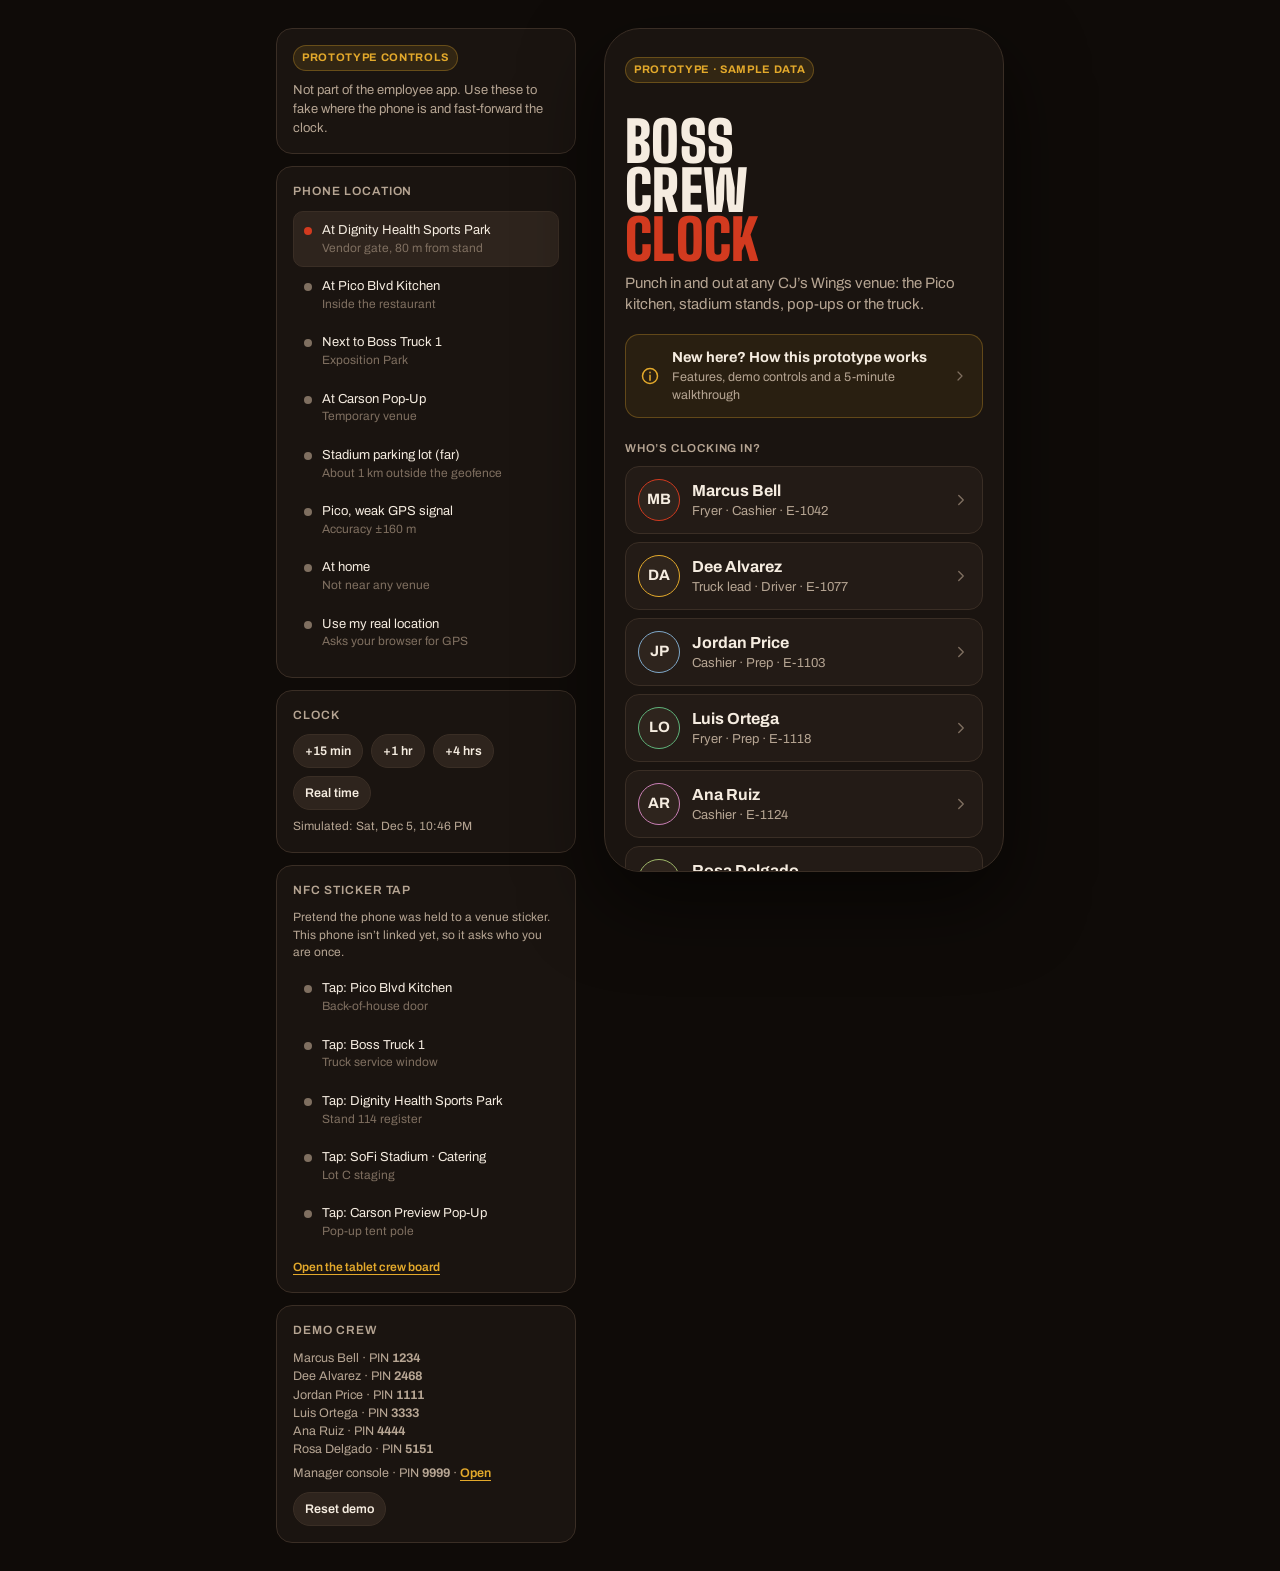
==== index.html @ c675147d "CJ's Crew Clock public demo" ====
<!doctype html>
<html lang="en">
<head>
<meta charset="utf-8">
<meta name="viewport" content="width=device-width, initial-scale=1, viewport-fit=cover">
<meta name="theme-color" content="#16110d">
<title>CJ's Crew Clock — Prototype</title>
<link rel="preconnect" href="https://fonts.googleapis.com">
<link rel="preconnect" href="https://fonts.gstatic.com" crossorigin>
<link href="https://fonts.googleapis.com/css2?family=Archivo:wght@400;500;600;700&family=Big+Shoulders+Display:wght@700;800;900&display=swap" rel="stylesheet">
<link rel="stylesheet" href="styles.css">
  <link rel="icon" href="favicon.svg" type="image/svg+xml">
</head>
<body>
<div class="stage">
  <aside class="demo-panel" id="demoPanel" aria-label="Prototype controls"></aside>
  <main class="phone" id="app" aria-live="polite"></main>
</div>
<div id="sheetRoot"></div>
<div id="toast" class="toast" role="status"></div>
<script>window.__API_BASE__ = ''; window.__LOCAL_MODE__ = true;</script>
  <script src="store.js"></script>
<script src="app.js"></script>
<script src="app-x.js"></script>
</body>
</html>
---- styles.css ----
:root{
  --bg:#0f0b08;
  --surface:#1a1410;
  --surface-2:#231b16;
  --surface-3:#2e241d;
  --line:#3a2e25;
  --text:#f5ece0;
  --muted:#b6a593;
  --faint:#7f6f60;
  --sauce:#d23a1f;      /* Boss Sauce red */
  --sauce-hi:#ea4f2f;
  --sauce-deep:#8f2412;
  --mustard:#e3a92b;    /* mustard seed */
  --ok:#5fb37a;
  --warn:#e3a92b;
  --bad:#e5533a;
  --info:#7fa8c9;
  --radius:16px;
  --display:'Big Shoulders Display','Archivo Narrow',Impact,sans-serif;
  --body:'Archivo',system-ui,-apple-system,sans-serif;
  --safe-b:env(safe-area-inset-bottom,0px);
}
*{box-sizing:border-box;margin:0;padding:0}
html,body{height:100%}
body{background:var(--bg);color:var(--text);font-family:var(--body);font-size:15px;line-height:1.45;-webkit-font-smoothing:antialiased;-webkit-tap-highlight-color:transparent}
button{font:inherit;color:inherit;background:none;border:0;cursor:pointer}
input,select,textarea{font:inherit;color:inherit}
.num{font-variant-numeric:tabular-nums}

/* Stage: phone on desktop, full-bleed on mobile */
.stage{min-height:100%;display:flex;justify-content:center;align-items:flex-start;gap:28px;padding:28px 20px}
.phone{position:relative;width:400px;height:min(860px,calc(100vh - 56px));background:var(--surface);border:1px solid var(--line);border-radius:36px;overflow:hidden;display:flex;flex-direction:column;box-shadow:0 30px 80px rgba(0,0,0,.55)}
.demo-panel{width:300px;flex:none;position:sticky;top:28px}
@media (max-width:760px){
  .stage{padding:0;display:block}
  .phone{width:100%;height:100dvh;border-radius:0;border:0;box-shadow:none}
  .demo-panel{display:none}
  .demo-panel.open{display:block;position:fixed;inset:auto 0 0 0;width:auto;z-index:60;background:var(--surface-2);border-top:1px solid var(--line);border-radius:20px 20px 0 0;padding:18px 16px calc(18px + var(--safe-b));max-height:80dvh;overflow:auto;box-shadow:0 -20px 60px rgba(0,0,0,.6)}
}

/* Demo panel */
.demo-card{background:var(--surface);border:1px solid var(--line);border-radius:var(--radius);padding:16px}
.demo-card + .demo-card{margin-top:12px}
.demo-card h3{font-size:12px;letter-spacing:.08em;text-transform:uppercase;color:var(--muted);font-weight:600;margin-bottom:10px}
.demo-card p{color:var(--muted);font-size:13px}
.demo-opt{display:flex;width:100%;text-align:left;gap:10px;align-items:flex-start;padding:9px 10px;border-radius:10px;font-size:13px;border:1px solid transparent}
.demo-opt:hover{background:var(--surface-2)}
.demo-opt.on{background:var(--surface-3);border-color:var(--line)}
.demo-opt .dot{width:8px;height:8px;border-radius:50%;margin-top:6px;flex:none;background:var(--faint)}
.demo-opt.on .dot{background:var(--sauce)}
.demo-opt small{display:block;color:var(--faint);font-size:12px}
.demo-row{display:flex;gap:8px;flex-wrap:wrap}
.chip-btn{padding:7px 11px;border-radius:999px;background:var(--surface-3);border:1px solid var(--line);font-size:12.5px;font-weight:600}
.chip-btn:hover{border-color:var(--muted)}
.proto-tag{display:inline-flex;gap:6px;align-items:center;font-size:11px;font-weight:700;letter-spacing:.06em;text-transform:uppercase;color:var(--mustard);background:rgba(227,169,43,.12);border:1px solid rgba(227,169,43,.3);padding:4px 8px;border-radius:999px}

/* App chrome */
.topbar{display:flex;align-items:center;justify-content:space-between;padding:16px 18px 10px;flex:none}
.brand{display:flex;align-items:center;gap:10px}
.brand-word{font-family:var(--display);font-weight:900;font-size:24px;letter-spacing:.01em;line-height:1;text-transform:uppercase}
.brand-word span{color:var(--sauce)}
.brand-sub{font-size:11px;color:var(--muted);letter-spacing:.08em;text-transform:uppercase;font-weight:600}
.icon-btn{width:38px;height:38px;border-radius:12px;display:grid;place-items:center;background:var(--surface-2);border:1px solid var(--line)}
.icon-btn svg{width:18px;height:18px}
.scroll{flex:1;overflow-y:auto;padding:4px 16px 20px;scrollbar-width:none}
.scroll::-webkit-scrollbar{display:none}
.tabbar{flex:none;display:grid;grid-template-columns:repeat(5,1fr);border-top:1px solid var(--line);background:var(--surface);padding:6px 6px calc(6px + var(--safe-b))}
.tab{display:flex;flex-direction:column;align-items:center;gap:3px;padding:7px 0;font-size:11.5px;font-weight:600;color:var(--faint);border-radius:12px}
.tab svg{width:21px;height:21px}
.tab.on{color:var(--text)}
.tab.on svg{color:var(--sauce)}

/* Cards */
.card{background:var(--surface-2);border:1px solid var(--line);border-radius:var(--radius);padding:14px}
.card + .card,.stack > * + *{margin-top:12px}
.label{font-size:11.5px;letter-spacing:.07em;text-transform:uppercase;color:var(--muted);font-weight:600}
.title{font-weight:700;font-size:16px}
.muted{color:var(--muted)}
.faint{color:var(--faint)}
.small{font-size:13px}
.row{display:flex;align-items:center;gap:10px}
.between{justify-content:space-between}
.grow{flex:1;min-width:0}
.ellipsis{white-space:nowrap;overflow:hidden;text-overflow:ellipsis}
.badge{display:inline-flex;align-items:center;gap:5px;font-size:11px;font-weight:700;letter-spacing:.05em;text-transform:uppercase;padding:3px 8px;border-radius:999px;background:var(--surface-3);color:var(--muted);border:1px solid var(--line);white-space:nowrap}
.badge.ok{color:var(--ok);background:rgba(95,179,122,.1);border-color:rgba(95,179,122,.3)}
.badge.warn{color:var(--warn);background:rgba(227,169,43,.1);border-color:rgba(227,169,43,.3)}
.badge.bad{color:var(--bad);background:rgba(229,83,58,.1);border-color:rgba(229,83,58,.3)}
.badge.info{color:var(--info);background:rgba(127,168,201,.1);border-color:rgba(127,168,201,.3)}
.vt{width:40px;height:40px;border-radius:12px;display:grid;place-items:center;flex:none;background:var(--surface-3);border:1px solid var(--line)}
.vt svg{width:20px;height:20px;color:var(--mustard)}

/* Geofence card */
.geo{position:relative;overflow:hidden}
.geo-map{height:118px;margin:-14px -14px 12px;background:
  radial-gradient(circle at 50% 55%, rgba(210,58,31,.18) 0 34px, transparent 35px),
  repeating-linear-gradient(0deg, rgba(255,255,255,.03) 0 1px, transparent 1px 22px),
  repeating-linear-gradient(90deg, rgba(255,255,255,.03) 0 1px, transparent 1px 22px),
  #19130f;position:relative;border-bottom:1px solid var(--line)}
.geo-ring{position:absolute;left:50%;top:55%;width:96px;height:96px;margin:-48px 0 0 -48px;border-radius:50%;border:1.5px dashed rgba(210,58,31,.7)}
.geo-pin{position:absolute;width:14px;height:14px;margin:-7px 0 0 -7px;border-radius:50%;background:var(--info);box-shadow:0 0 0 5px rgba(127,168,201,.25)}
.geo-venue{position:absolute;left:50%;top:55%;width:10px;height:10px;margin:-5px 0 0 -5px;background:var(--sauce);transform:rotate(45deg)}
.geo-caption{position:absolute;left:12px;bottom:9px;font-size:11px;color:var(--muted);font-weight:600;letter-spacing:.04em}
.geo-acc{position:absolute;right:12px;bottom:9px;font-size:11px;color:var(--faint)}

/* Big punch button */
.punch-wrap{display:flex;flex-direction:column;align-items:center;padding:18px 0 6px}
.punch{width:196px;height:196px;border-radius:50%;display:flex;flex-direction:column;align-items:center;justify-content:center;gap:2px;background:radial-gradient(circle at 35% 30%, var(--sauce-hi), var(--sauce) 55%, var(--sauce-deep));box-shadow:0 0 0 10px rgba(210,58,31,.12),0 18px 40px rgba(143,36,18,.5);transition:transform .15s ease, box-shadow .2s ease}
.punch:active{transform:scale(.97)}
.punch .p1{font-family:var(--display);font-weight:900;font-size:40px;line-height:.95;letter-spacing:.01em;text-transform:uppercase}
.punch .p2{font-size:12.5px;font-weight:600;opacity:.85}
.punch.out{background:radial-gradient(circle at 35% 30%, #3b2f27, #2a201a 60%, #1d1612);box-shadow:0 0 0 10px rgba(255,255,255,.04),0 18px 40px rgba(0,0,0,.5);border:1.5px solid var(--line)}
.punch[disabled]{filter:grayscale(.85);opacity:.55;cursor:not-allowed;box-shadow:none}
.clock-now{font-family:var(--display);font-weight:800;font-size:28px;letter-spacing:.02em;line-height:1}
.timer{font-family:var(--display);font-weight:800;font-size:64px;letter-spacing:.02em;line-height:1}
.pulse{width:9px;height:9px;border-radius:50%;background:var(--ok);box-shadow:0 0 0 0 rgba(95,179,122,.6);animation:pulse 1.8s infinite}
@keyframes pulse{0%{box-shadow:0 0 0 0 rgba(95,179,122,.55)}70%{box-shadow:0 0 0 10px rgba(95,179,122,0)}100%{box-shadow:0 0 0 0 rgba(95,179,122,0)}}
@media (prefers-reduced-motion:reduce){.pulse{animation:none}}

/* Buttons */
.btn{display:inline-flex;align-items:center;justify-content:center;gap:8px;min-height:48px;padding:0 16px;border-radius:14px;font-weight:700;font-size:15px;background:var(--surface-3);border:1px solid var(--line);width:100%}
.btn svg{width:18px;height:18px}
.btn.primary{background:var(--sauce);border-color:var(--sauce);color:#fff}
.btn.primary:hover{background:var(--sauce-hi)}
.btn.ghost{background:transparent}
.btn.sm{min-height:36px;font-size:13px;padding:0 12px;border-radius:10px;width:auto}
.btn[disabled]{opacity:.45;cursor:not-allowed}
.btn-grid{display:grid;grid-template-columns:1fr 1fr;gap:10px}
.link{color:var(--mustard);font-weight:600;font-size:13px;text-decoration:underline;text-underline-offset:3px}

/* Segmented role select */
.seg{display:flex;gap:8px;flex-wrap:wrap}
.seg button{padding:9px 12px;border-radius:12px;background:var(--surface-3);border:1px solid var(--line);font-size:13.5px;font-weight:600}
.seg button.on{border-color:var(--sauce);background:rgba(210,58,31,.14);color:#fff}

/* Alerts */
.alert{display:flex;gap:10px;align-items:flex-start;padding:12px;border-radius:14px;font-size:13.5px;border:1px solid}
.alert svg{width:18px;height:18px;flex:none;margin-top:1px}
.alert.warn{background:rgba(227,169,43,.08);border-color:rgba(227,169,43,.3);color:#f2d79a}
.alert.bad{background:rgba(229,83,58,.08);border-color:rgba(229,83,58,.35);color:#f4b4a6}
.alert.ok{background:rgba(95,179,122,.08);border-color:rgba(95,179,122,.3);color:#b9e2c6}
.alert.info{background:rgba(127,168,201,.08);border-color:rgba(127,168,201,.3);color:#c4d9ea}
.alert b{color:var(--text)}

/* Lists / timesheet */
.list{background:var(--surface-2);border:1px solid var(--line);border-radius:var(--radius);overflow:hidden}
.li{display:flex;gap:12px;align-items:center;padding:12px 14px}
.li + .li{border-top:1px solid var(--line)}
.li .meta{font-size:12.5px;color:var(--muted)}
.kpis{display:grid;grid-template-columns:repeat(3,1fr);gap:8px}
.kpi{background:var(--surface-2);border:1px solid var(--line);border-radius:14px;padding:10px 10px 9px}
.kpi .v{font-family:var(--display);font-weight:800;font-size:26px;line-height:1.05}
.kpi .k{font-size:11px;color:var(--muted);font-weight:600;letter-spacing:.04em;text-transform:uppercase}
.pay-total{display:flex;align-items:baseline;justify-content:space-between}
.pay-total .v{font-family:var(--display);font-weight:900;font-size:40px;line-height:1}
.section-h{display:flex;align-items:baseline;justify-content:space-between;margin:20px 2px 8px}
.section-h h2{font-family:var(--display);font-weight:800;font-size:22px;letter-spacing:.02em;text-transform:uppercase}
.split{display:flex;justify-content:space-between;font-size:13.5px;padding:5px 0}
.split + .split{border-top:1px dashed var(--line)}

/* Sign-in */
.signin{flex:1;display:flex;flex-direction:column;padding:28px 20px calc(20px + var(--safe-b));overflow-y:auto}
.hero-word{font-family:var(--display);font-weight:900;font-size:56px;line-height:.88;text-transform:uppercase;letter-spacing:.005em}
.hero-word span{color:var(--sauce)}
.emp{display:flex;align-items:center;gap:12px;width:100%;padding:12px;border-radius:14px;background:var(--surface-2);border:1px solid var(--line);text-align:left}
.emp + .emp{margin-top:8px}
.emp:hover{border-color:var(--muted)}
.avatar{width:42px;height:42px;border-radius:50%;display:grid;place-items:center;font-weight:700;font-size:15px;flex:none;background:var(--surface-3);border:1px solid var(--line)}
.avatar.lg{width:72px;height:72px;font-size:24px}
.pin-dots{display:flex;gap:14px;justify-content:center;margin:22px 0}
.pin-dots i{width:14px;height:14px;border-radius:50%;border:2px solid var(--muted)}
.pin-dots i.f{background:var(--sauce);border-color:var(--sauce)}
.pin-dots.shake{animation:shake .35s}
@keyframes shake{25%{transform:translateX(-8px)}50%{transform:translateX(8px)}75%{transform:translateX(-4px)}}
.keypad{display:grid;grid-template-columns:repeat(3,1fr);gap:10px;max-width:300px;margin:0 auto;width:100%}
.key{height:62px;border-radius:16px;background:var(--surface-2);border:1px solid var(--line);font-size:24px;font-weight:600}
.key:active{background:var(--surface-3)}
.key.fn{font-size:13px;color:var(--muted);background:transparent;border-color:transparent}
.selfie{width:220px;height:220px;border-radius:50%;margin:10px auto 16px;position:relative;overflow:hidden;background:#120d0a;border:2px dashed var(--line);display:grid;place-items:center}
.selfie video{width:100%;height:100%;object-fit:cover;transform:scaleX(-1)}
.selfie.ok{border:3px solid var(--ok)}

/* Sheet */
.scrim{position:fixed;inset:0;background:rgba(0,0,0,.6);z-index:80;display:flex;align-items:flex-end;justify-content:center;animation:fade .15s ease}
.sheet{width:100%;max-width:440px;max-height:88dvh;overflow:auto;background:var(--surface-2);border:1px solid var(--line);border-bottom:0;border-radius:22px 22px 0 0;padding:10px 18px calc(18px + var(--safe-b));animation:up .2s ease}
.grab{width:40px;height:4px;border-radius:4px;background:var(--line);margin:4px auto 14px}
.sheet h3{font-family:var(--display);font-weight:800;font-size:26px;text-transform:uppercase;letter-spacing:.02em;line-height:1.05;margin-bottom:6px}
.field{display:block;margin-top:14px}
.field span{display:block;font-size:12.5px;color:var(--muted);font-weight:600;margin-bottom:6px}
.input{width:100%;min-height:46px;padding:10px 12px;border-radius:12px;background:var(--surface);border:1px solid var(--line);font-size:15px}
.input:focus{outline:2px solid var(--sauce);outline-offset:1px}
textarea.input{min-height:84px;resize:vertical}
.check{display:flex;gap:10px;align-items:flex-start;padding:12px;border-radius:12px;background:var(--surface);border:1px solid var(--line);font-size:14px;margin-top:10px}
.check input{width:20px;height:20px;accent-color:var(--sauce);margin-top:1px;flex:none}
@keyframes fade{from{opacity:0}}
@keyframes up{from{transform:translateY(30px);opacity:.4}}

.toast{position:fixed;left:50%;bottom:96px;transform:translateX(-50%) translateY(20px);background:var(--text);color:#1a1410;font-weight:600;font-size:14px;padding:11px 16px;border-radius:12px;opacity:0;pointer-events:none;transition:.25s;z-index:100;max-width:340px;text-align:center}
.toast.show{opacity:1;transform:translateX(-50%) translateY(0)}

.receipt{border:1px dashed var(--line);border-radius:14px;padding:14px;background:var(--surface);font-size:13.5px}
.mono{font-family:ui-monospace,SFMono-Regular,Menlo,monospace;font-size:12px;color:var(--muted)}
.demo-fab{display:none}
@media (max-width:760px){.demo-fab{display:grid}}
:focus-visible{outline:2px solid var(--mustard);outline-offset:2px}

/* Guide */
.guide-cta{display:flex;align-items:center;gap:12px;width:100%;text-align:left;padding:12px 14px;margin:-6px 0 22px;border-radius:14px;background:rgba(227,169,43,.08);border:1px solid rgba(227,169,43,.3)}
.guide-cta > svg{width:20px;height:20px;flex:none;color:var(--mustard)}
.guide-cta > svg:last-child{width:16px;height:16px;color:var(--faint)}
.guide-cta span{flex:1;min-width:0}
.guide-cta b{display:block;font-size:14.5px}
.guide-cta small{display:block;color:var(--muted);font-size:12.5px}
.gd{background:var(--surface-2);border:1px solid var(--line);border-radius:var(--radius);overflow:hidden}
.gd + .gd{margin-top:10px}
.gd summary{list-style:none;cursor:pointer;display:flex;align-items:center;justify-content:space-between;gap:10px;padding:14px;font-weight:700;font-size:15px}
.gd summary::-webkit-details-marker{display:none}
.gd summary svg{width:16px;height:16px;flex:none;color:var(--faint);transition:transform .2s}
.gd[open] summary svg{transform:rotate(90deg)}
.gd-b{padding:0 14px 14px;font-size:13.5px;color:var(--muted)}
.gd-b b{color:var(--text)}
.gd-list{list-style:none;display:grid;gap:9px}
.gd-list li{position:relative;padding-left:16px}
.gd-list li::before{content:"";position:absolute;left:0;top:8px;width:6px;height:6px;border-radius:50%;background:var(--sauce)}
.gd-steps{counter-reset:s;list-style:none;display:grid;gap:9px;margin-top:10px}
.gd-steps li{counter-increment:s;position:relative;padding-left:32px;min-height:22px}
.gd-steps li::before{content:counter(s);position:absolute;left:0;top:0;width:22px;height:22px;border-radius:50%;background:var(--surface-3);border:1px solid var(--line);color:var(--text);font-size:11.5px;font-weight:700;display:grid;place-items:center}
.signin > *{flex-shrink:0}

/* Link to manager console (sign-in screen) */
.mgr-cta{display:flex;align-items:center;gap:12px;width:100%;text-align:left;padding:12px 14px;margin-top:14px;border-radius:14px;background:var(--surface-2);border:1px dashed var(--line);color:inherit;text-decoration:none}
.mgr-cta:hover{border-color:var(--muted)}
.mgr-cta > svg{width:20px;height:20px;flex:none;color:var(--sauce)}
.mgr-cta > svg:last-child{width:16px;height:16px;color:var(--faint)}
.mgr-cta span{flex:1;min-width:0}
.mgr-cta b{display:block;font-size:14.5px}
.mgr-cta small{display:block;color:var(--muted);font-size:12.5px}

/* NFC tap */
.tap-banner{display:flex;align-items:center;gap:12px;margin:22px 0 18px;padding:14px;border-radius:16px;background:rgba(210,58,31,.12);border:1px solid rgba(210,58,31,.45)}
.tap-banner>svg{width:28px;height:28px;color:var(--sauce-hi);flex:none}
.tap-banner>div{flex:1;min-width:0}
.tap-banner b{display:block;font-size:15px}
.tap-banner small{color:var(--muted);font-size:12.5px}
.tap-result{justify-content:flex-start}
.tap-ic{width:84px;height:84px;border-radius:50%;display:grid;place-items:center;margin:26px auto 8px;background:rgba(95,179,122,.12);border:2px solid var(--ok);color:var(--ok)}
.tap-ic svg{width:40px;height:40px}
.tap-result.menu .tap-ic{background:rgba(127,168,201,.12);border-color:var(--info);color:var(--info)}
.tap-result.warn .tap-ic{background:rgba(227,169,43,.12);border-color:var(--warn);color:var(--warn)}
.tap-result.bad .tap-ic{background:rgba(229,83,58,.12);border-color:var(--bad);color:var(--bad)}
.tap-result.in .tap-ic{animation:tapPop .45s ease-out}
@keyframes tapPop{0%{transform:scale(.6);opacity:0}70%{transform:scale(1.08)}100%{transform:scale(1);opacity:1}}
.pulse-ring{background:rgba(127,168,201,.12);border-color:var(--info);color:var(--info);animation:ring 1.6s infinite}
@keyframes ring{0%{box-shadow:0 0 0 0 rgba(127,168,201,.5)}80%{box-shadow:0 0 0 22px rgba(127,168,201,0)}100%{box-shadow:0 0 0 0 rgba(127,168,201,0)}}
.brk-alert{border-width:2px}
@media (prefers-reduced-motion:reduce){.tap-result.in .tap-ic,.pulse-ring{animation:none}}

/* ---------- v0.5 crew additions ---------- */
.sr-only{position:absolute;width:1px;height:1px;overflow:hidden;clip:rect(0 0 0 0);white-space:nowrap}
.tab{position:relative}
.tab-n{position:absolute;top:2px;left:calc(50% + 6px);min-width:17px;height:17px;padding:0 4px;border-radius:9px;background:var(--sauce);color:#fff;font-size:10.5px;font-weight:800;display:grid;place-items:center;line-height:1}
.tab-n.in{position:static;display:inline-grid;margin-left:4px;vertical-align:1px}
.offline-bar{flex:none;display:flex;gap:8px;align-items:center;padding:8px 14px;background:rgba(227,169,43,.14);color:var(--warn);font-size:12.5px;font-weight:600;border-bottom:1px solid rgba(227,169,43,.3)}
.offline-bar svg{width:16px;height:16px;flex:none}
.alert .grow{min-width:0}
.sh-acts{display:flex;flex-direction:column;gap:6px;align-items:flex-end;flex:none}
.sh-acts .btn{width:auto;min-height:34px;padding:0 12px;font-size:13px;white-space:nowrap}
.cl-nudge{display:flex;align-items:center;gap:12px;width:100%;color:inherit;font:inherit;cursor:pointer;margin-bottom:12px}
.cl-nudge > svg{width:18px;height:18px;color:var(--faint)}
.cl-nudge.late{border-color:rgba(229,83,58,.5);background:rgba(229,83,58,.08)}
.team-seg button{display:inline-flex;align-items:center;justify-content:center}
.ch-row{width:100%;color:inherit;font:inherit;cursor:pointer}
.cmsgs{display:flex;flex-direction:column;gap:10px;padding:4px 2px 12px}
.cmsg{max-width:84%;display:flex;flex-direction:column;gap:3px;align-items:flex-start}
.cmsg.mine{align-self:flex-end;align-items:flex-end}
.cb{padding:9px 12px;border-radius:16px 16px 16px 5px;background:var(--surface-3);font-size:14.5px;line-height:1.4;overflow-wrap:anywhere}
.cmsg.mine .cb{background:var(--sauce-deep);border-radius:16px 16px 5px 16px}
.ccomp{position:sticky;bottom:0;display:flex;gap:8px;padding:10px 0 4px;background:linear-gradient(transparent,var(--bg) 25%)}
.ccomp .btn svg{width:18px;height:18px}
.prog{height:6px;border-radius:4px;background:var(--line);overflow:hidden;margin-top:6px}
.prog i{display:block;height:100%;background:var(--ok)}
.cl-list{display:flex;flex-direction:column;gap:8px}
.cl-i{display:flex;align-items:center;gap:12px;width:100%;padding:12px;border:1px solid var(--line);border-radius:14px;background:var(--surface-2);color:inherit;font:inherit;cursor:pointer;text-align:left;flex-wrap:wrap}
.cl-i.done{border-color:rgba(95,179,122,.4)}
.cl-i.bad{border-color:var(--bad);background:rgba(229,83,58,.08)}
.cl-box{width:26px;height:26px;border-radius:8px;border:2px solid var(--line);display:grid;place-items:center;flex:none}
.cl-i.done .cl-box{background:var(--ok);border-color:var(--ok);color:#0f0b08}
.cl-box svg{width:16px;height:16px}
.cl-ph{display:block;margin-top:8px;max-width:160px;border-radius:10px;border:1px solid var(--line)}
.cl-i label.btn{cursor:pointer;min-height:36px}
.rate{width:46px;height:46px;border-radius:12px;border:1px solid var(--line);background:var(--surface-3);color:var(--text);font-weight:800;font-size:17px;cursor:pointer}
.rate:hover,.rate:focus-visible{border-color:var(--mustard);background:rgba(227,169,43,.15)}
.av-list{display:flex;flex-direction:column;gap:8px}
.av-r{display:grid;grid-template-columns:78px 1fr auto 1fr;gap:8px;align-items:center}
.av-r .input{padding:8px;font-size:14px;min-width:0}
.quiz{border:1px solid var(--line);border-radius:14px;padding:10px 12px;margin-top:12px}
.quiz legend{font-weight:700;padding:0 6px;font-size:14.5px}
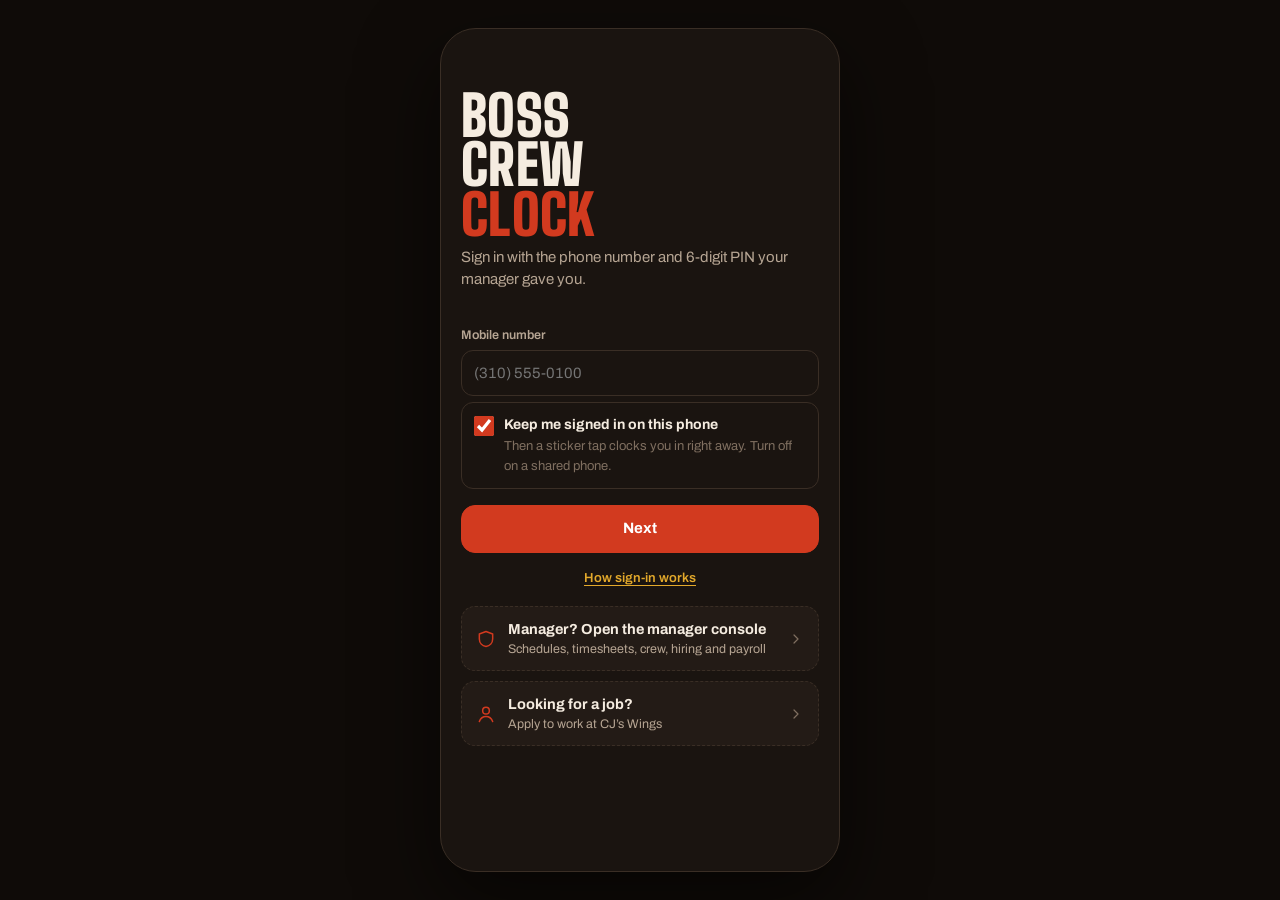
==== commit 0be597bc: "Go live: production app with secure backend; demo moved to /demo" ====
--- a/index.html
+++ b/index.html
@@ -4,7 +4,7 @@
 <meta charset="utf-8">
 <meta name="viewport" content="width=device-width, initial-scale=1, viewport-fit=cover">
 <meta name="theme-color" content="#16110d">
-<title>CJ's Crew Clock — Prototype</title>
+<title>CJ's Crew - Clock</title>
 <link rel="preconnect" href="https://fonts.googleapis.com">
 <link rel="preconnect" href="https://fonts.gstatic.com" crossorigin>
 <link href="https://fonts.googleapis.com/css2?family=Archivo:wght@400;500;600;700&family=Big+Shoulders+Display:wght@700;800;900&display=swap" rel="stylesheet">
@@ -18,7 +18,7 @@
 </div>
 <div id="sheetRoot"></div>
 <div id="toast" class="toast" role="status"></div>
-<script>window.__API_BASE__ = ''; window.__LOCAL_MODE__ = true;</script>
+<script>window.__CC_ROLE__ = 'crew';</script><script src="config.js"></script>
   <script src="store.js"></script>
 <script src="app.js"></script>
 <script src="app-x.js"></script>
--- a/styles.css
+++ b/styles.css
@@ -295,3 +295,7 @@
 .av-r .input{padding:8px;font-size:14px;min-width:0}
 .quiz{border:1px solid var(--line);border-radius:14px;padding:10px 12px;margin-top:12px}
 .quiz legend{font-weight:700;padding:0 6px;font-size:14.5px}
+
+/* Live app: hide prototype-only controls */
+body.prod .demo-fab, body.prod .proto-tag, body.prod .guide-cta, body.prod .demo-panel { display:none !important; }
+body.prod .stage { grid-template-columns: 1fr !important; }
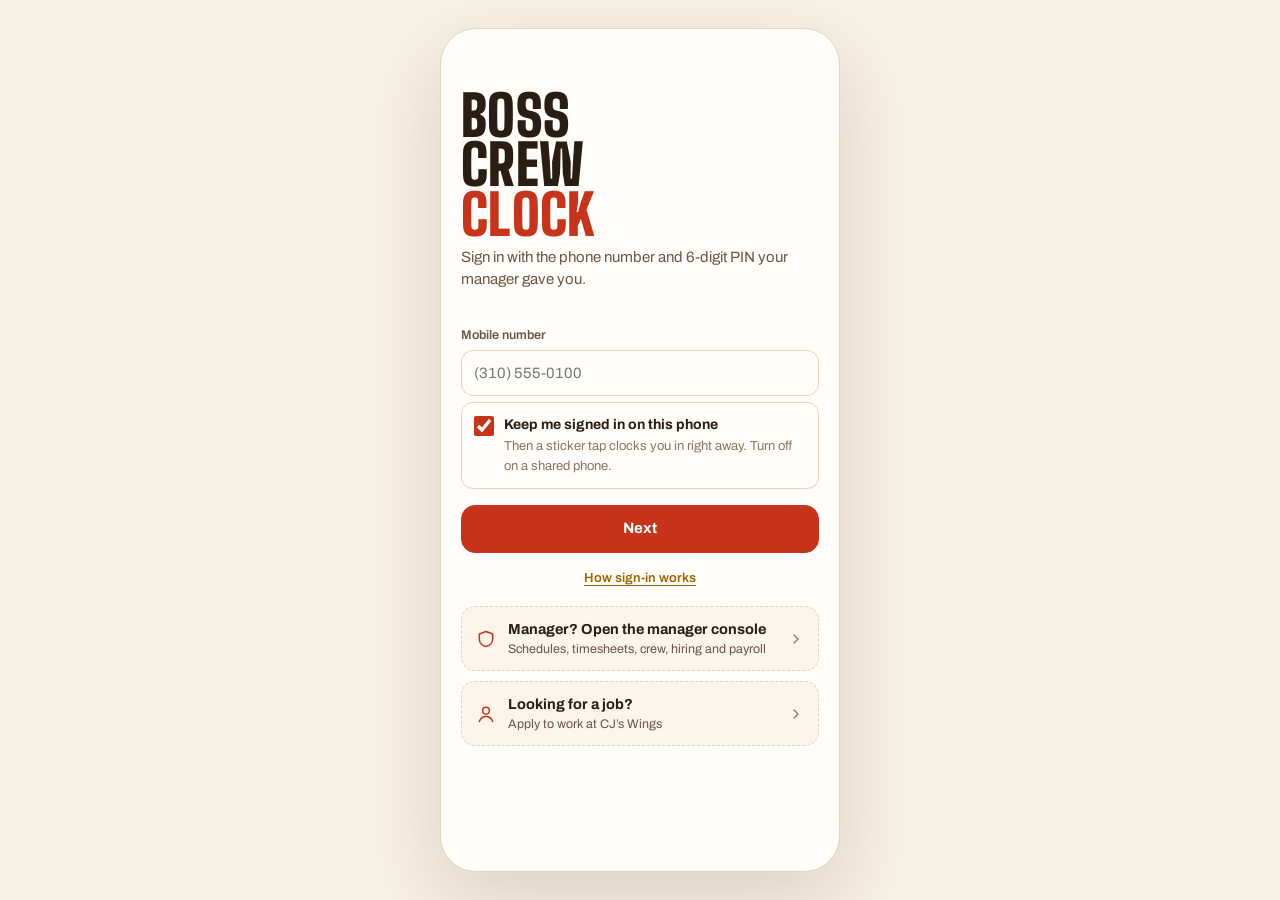
==== commit 5130912d: "Light themes: Warm Cream default + manager theme switcher" ====
--- a/index.html
+++ b/index.html
@@ -1,14 +1,17 @@
 <!doctype html>
-<html lang="en">
+<html lang="en" data-theme="cream">
 <head>
 <meta charset="utf-8">
 <meta name="viewport" content="width=device-width, initial-scale=1, viewport-fit=cover">
-<meta name="theme-color" content="#16110d">
+<meta name="theme-color" content="#f7f0e4">
 <title>CJ's Crew - Clock</title>
 <link rel="preconnect" href="https://fonts.googleapis.com">
 <link rel="preconnect" href="https://fonts.gstatic.com" crossorigin>
 <link href="https://fonts.googleapis.com/css2?family=Archivo:wght@400;500;600;700&family=Big+Shoulders+Display:wght@700;800;900&display=swap" rel="stylesheet">
 <link rel="stylesheet" href="styles.css">
+<link rel="stylesheet" href="theme.css">
+<script>(function(){var t='cream';try{t=window['local'+'Storage'].getItem('cjcc-theme')||'cream'}catch(e){}var c={cream:'#f7f0e4',white:'#f4f4f2',sun:'#fcefc7',cool:'#eceff3',dark:'#16110d'};if(!c[t])t='cream';var h=document.documentElement;if(t==='dark')h.removeAttribute('data-theme');else h.setAttribute('data-theme',t);var m=document.querySelector('meta[name=theme-color]');if(m)m.setAttribute('content',c[t]);})();</script>
+
   <link rel="icon" href="favicon.svg" type="image/svg+xml">
 </head>
 <body>
--- a/theme.css
+++ b/theme.css
@@ -0,0 +1,64 @@
+/* Light themes for CJ's Crew - Clock. Applied with <html data-theme="...">. Dark is the default when no theme is set. */
+html[data-theme]{color-scheme:light}
+
+/* Option A: Cream (warm, matches the CJ's brand) */
+html[data-theme="cream"]{
+  --bg:#f7f0e4; --surface:#fffdf9; --surface-2:#fbf5ec; --surface-3:#f1e7d8; --line:#e2d4bf;
+  --text:#2a1d14; --muted:#6b5546; --faint:#8a7462;
+  --sauce:#c8341b; --sauce-hi:#d9442a; --sauce-deep:#9c2612; --mustard:#9a6400;
+  --ok:#1f7a45; --warn:#9a6400; --bad:#c62d17; --info:#2c6590;
+}
+/* Option B: Clean white (crisp and neutral) */
+html[data-theme="white"]{
+  --bg:#f4f4f2; --surface:#ffffff; --surface-2:#fafaf9; --surface-3:#efeeec; --line:#e2e0dc;
+  --text:#1c1917; --muted:#5c5752; --faint:#857f79;
+  --sauce:#cf3a1f; --sauce-hi:#de4a2e; --sauce-deep:#a12a14; --mustard:#946200;
+  --ok:#1d7743; --warn:#946200; --bad:#c42c16; --info:#2a6290;
+}
+/* Option C: Mustard (bright, sunny, high energy) */
+html[data-theme="sun"]{
+  --bg:#fcefc7; --surface:#fffbef; --surface-2:#fff6dc; --surface-3:#f7e6b4; --line:#ead39a;
+  --text:#2b1c0e; --muted:#6e5432; --faint:#8b704a;
+  --sauce:#c8341b; --sauce-hi:#d9442a; --sauce-deep:#9c2612; --mustard:#8a5600;
+  --ok:#1f7343; --warn:#8a5600; --bad:#c22a14; --info:#2a5f8a;
+}
+/* Option D: Cool grey (calm, office style) */
+html[data-theme="cool"]{
+  --bg:#eceff3; --surface:#ffffff; --surface-2:#f6f8fa; --surface-3:#e6eaef; --line:#d6dce4;
+  --text:#16202b; --muted:#53606e; --faint:#7a8593;
+  --sauce:#cc371d; --sauce-hi:#dc472c; --sauce-deep:#a02913; --mustard:#8f5f00;
+  --ok:#1b7442; --warn:#8f5f00; --bad:#c22a14; --info:#245d8a;
+}
+
+/* Fix-ups for spots that used fixed dark colors */
+html[data-theme] .geo-map{background:
+  radial-gradient(circle at 50% 55%, rgba(200,52,27,.16) 0 34px, transparent 35px),
+  repeating-linear-gradient(0deg, rgba(0,0,0,.05) 0 1px, transparent 1px 22px),
+  repeating-linear-gradient(90deg, rgba(0,0,0,.05) 0 1px, transparent 1px 22px),
+  var(--surface-3)}
+html[data-theme] .punch.out{background:radial-gradient(circle at 35% 30%, #fff, var(--surface-3) 70%);box-shadow:0 0 0 10px rgba(0,0,0,.04),0 18px 40px rgba(60,40,20,.18)}
+html[data-theme] .selfie{background:var(--surface-3)}
+html[data-theme] .seg button.on, html[data-theme] .chip-t.on{color:var(--text)}
+html[data-theme] .alert.warn{color:#6e4a00}
+html[data-theme] .alert.bad{color:#8f2010}
+html[data-theme] .alert.ok{color:#14532f}
+html[data-theme] .alert.info{color:#1d4a6e}
+html[data-theme] .btn.danger{color:var(--bad)}
+html[data-theme] .toast{background:#2a1d14;color:#fff}
+html[data-theme] .scrim{background:rgba(30,20,10,.35)}
+html[data-theme] .cl-i.done .cl-box{color:#fff}
+html[data-theme] .m-top{background:color-mix(in srgb, var(--bg) 90%, transparent)}
+html[data-theme] .m-side{background:var(--surface)}
+html[data-theme] .m-login-card, html[data-theme] .m-pop, html[data-theme] .modal{box-shadow:0 24px 60px rgba(60,40,20,.16)}
+html[data-theme] .tbl tbody tr:hover td{background:rgba(0,0,0,.025)}
+html[data-theme] .sb-d{background:rgba(0,0,0,.02)}
+html[data-theme] .tl-row{border-bottom-color:rgba(0,0,0,.07)}
+html[data-theme] .tl-shift{border-color:rgba(0,0,0,.25);background:rgba(0,0,0,.03)}
+html[data-theme] .phone{box-shadow:0 30px 80px rgba(60,40,20,.15)}
+html[data-theme] .av-c{color:#fff}
+html[data-theme] .bd-h.bad, html[data-theme] .bd-row.alert .bd-name{color:var(--bad)}
+html[data-theme] .bd-chip.brk{color:#fff}
+html[data-theme] body.ap-body, html[data-theme] .ap-bg{background:var(--bg)}
+html[data-theme] .key{background:var(--surface);border:1px solid var(--line)}
+html[data-theme] input[type="date"], html[data-theme] input[type="month"], html[data-theme] input[type="time"]{color-scheme:light}
+html[data-theme] .bd-kpi.bad b,html[data-theme] .bd-kpi.bad span{color:var(--bad)}
